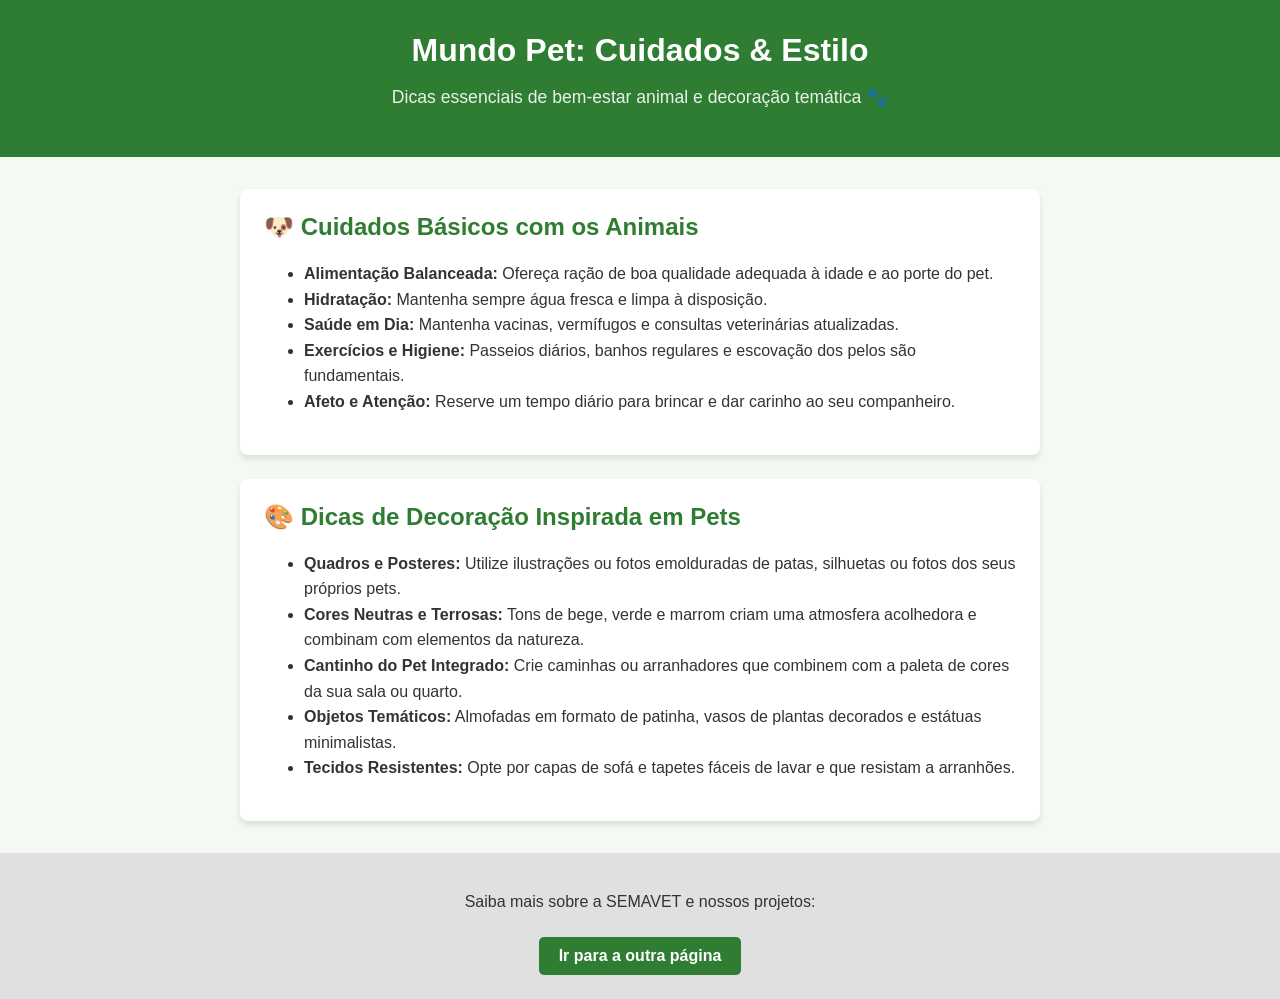
==== pg2.html @ 4a97f855 "13:54" ====
<!DOCTYPE html>
<html lang="pt-BR">
<head>
    <meta charset="UTF-8">
    <meta name="viewport" content="width=device-width, initial-scale=1.0">
    <title>Cuidados e Decoração Pet 🐾</title>
    <style>
        /* Estilos gerais */
        body {
            font-family: Arial, sans-serif;
            background-color: #f4f9f4;
            color: #333;
            margin: 0;
            padding: 0;
        }

        /* Estilo do Cabeçalho */
        .header {
            background-color: #2e7d32;
            color: white;
            text-align: center;
            padding: 2rem 1rem;
        }

        .title {
            margin: 0;
            font-size: 2rem;
        }

        .subtitle {
            font-size: 1.1rem;
            opacity: 0.9;
        }

        /* Container Principal */
        .container {
            max-width: 800px;
            margin: 2rem auto;
            padding: 0 1rem;
        }

        /* Cartões de Conteúdo */
        .card {
            background-color: white;
            border-radius: 8px;
            padding: 1.5rem;
            margin-bottom: 1.5rem;
            box-shadow: 0 4px 6px rgba(0,0,0,0.1);
        }

        .card h2 {
            color: #2e7d32;
            margin-top: 0;
        }

        ul {
            line-height: 1.6;
        }

        /* Rodapé e Links */
        .footer {
            text-align: center;
            padding: 1.5rem;
            background-color: #e0e0e0;
            margin-top: 2rem;
        }

        .btn-link {
            display: inline-block;
            background-color: #2e7d32;
            color: white;
            padding: 10px 20px;
            text-decoration: none;
            border-radius: 5px;
            font-weight: bold;
            margin-top: 10px;
        }

        .btn-link:hover {
            background-color: #1b5e20;
        }
    </style>
</head>
<body>

    <header class="header">
        <h1 class="title">Mundo Pet: Cuidados & Estilo</h1>
        <p class="subtitle">Dicas essenciais de bem-estar animal e decoração temática 🐾</p>
    </header>

    <main class="container">
        
        <section class="card">
            <h2>🐶 Cuidados Básicos com os Animais</h2>
            <ul>
                <li><strong>Alimentação Balanceada:</strong> Ofereça ração de boa qualidade adequada à idade e ao porte do pet.</li>
                <li><strong>Hidratação:</strong> Mantenha sempre água fresca e limpa à disposição.</li>
                <li><strong>Saúde em Dia:</strong> Mantenha vacinas, vermífugos e consultas veterinárias atualizadas.</li>
                <li><strong>Exercícios e Higiene:</strong> Passeios diários, banhos regulares e escovação dos pelos são fundamentais.</li>
                <li><strong>Afeto e Atenção:</strong> Reserve um tempo diário para brincar e dar carinho ao seu companheiro.</li>
            </ul>
        </section>

        <section class="card">
            <h2>🎨 Dicas de Decoração Inspirada em Pets</h2>
            <ul>
                <li><strong>Quadros e Posteres:</strong> Utilize ilustrações ou fotos emolduradas de patas, silhuetas ou fotos dos seus próprios pets.</li>
                <li><strong>Cores Neutras e Terrosas:</strong> Tons de bege, verde e marrom criam uma atmosfera acolhedora e combinam com elementos da natureza.</li>
                <li><strong>Cantinho do Pet Integrado:</strong> Crie caminhas ou arranhadores que combinem com a paleta de cores da sua sala ou quarto.</li>
                <li><strong>Objetos Temáticos:</strong> Almofadas em formato de patinha, vasos de plantas decorados e estátuas minimalistas.</li>
                <li><strong>Tecidos Resistentes:</strong> Opte por capas de sofá e tapetes fáceis de lavar e que resistam a arranhões.</li>
            </ul>
        </section>

    </main>

    <footer class="footer">
        <p>Saiba mais sobre a SEMAVET e nossos projetos:</p>
        <a href="outrapagina.html" class="btn-link">Ir para a outra página</a>
    </footer>

</body>
</html>
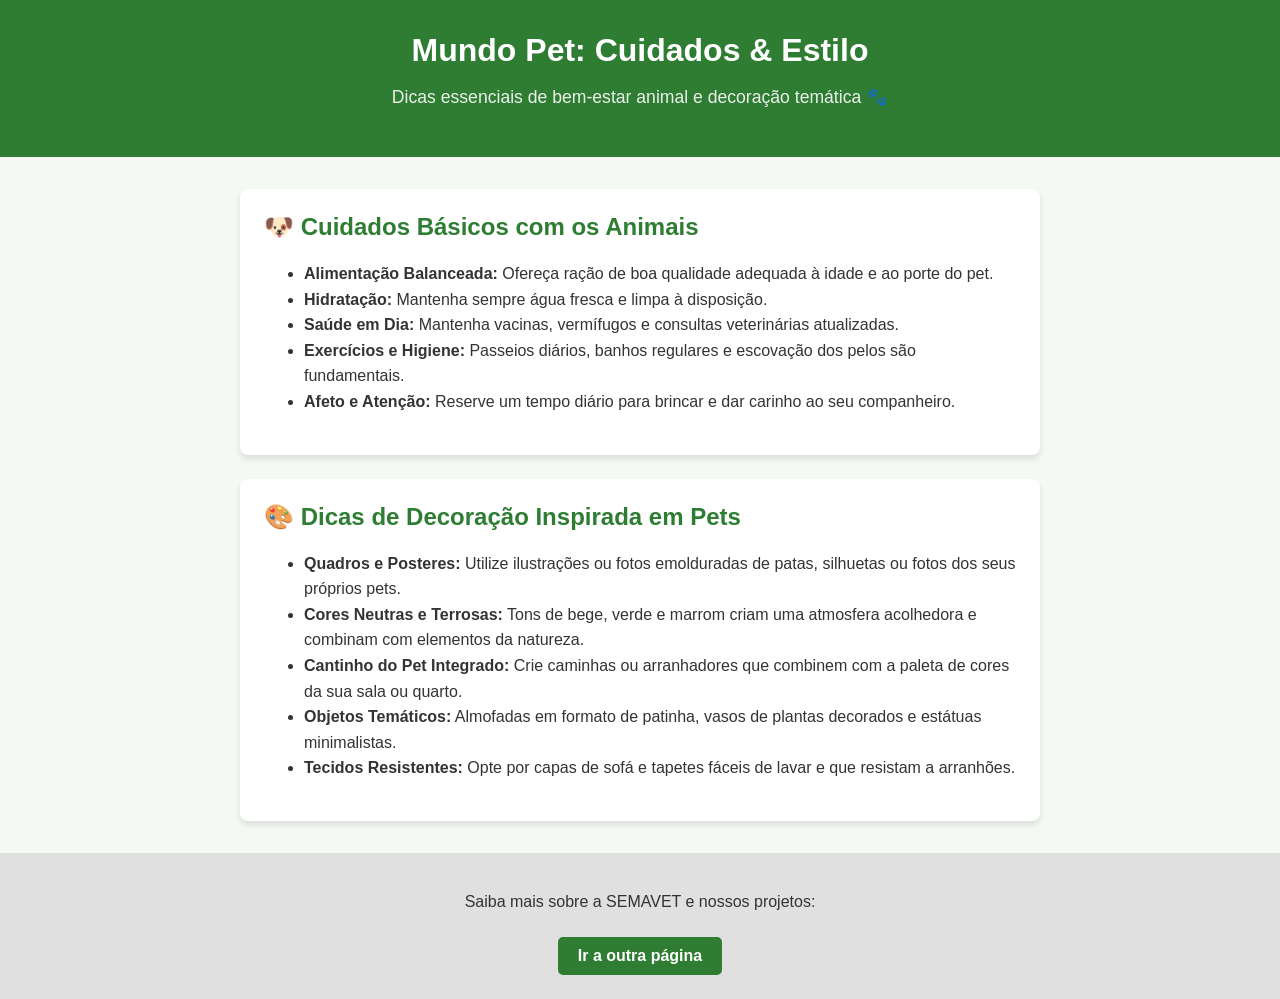
==== commit 9c7d6e9d: "atualizacao" ====
--- a/pg2.html
+++ b/pg2.html
@@ -116,7 +116,7 @@
 
     <footer class="footer">
         <p>Saiba mais sobre a SEMAVET e nossos projetos:</p>
-        <a href="outrapagina.html" class="btn-link">Ir para a outra página</a>
+        <a href="pg3.html" class="btn-link">Ir a outra página</a>
     </footer>
 
 </body>
